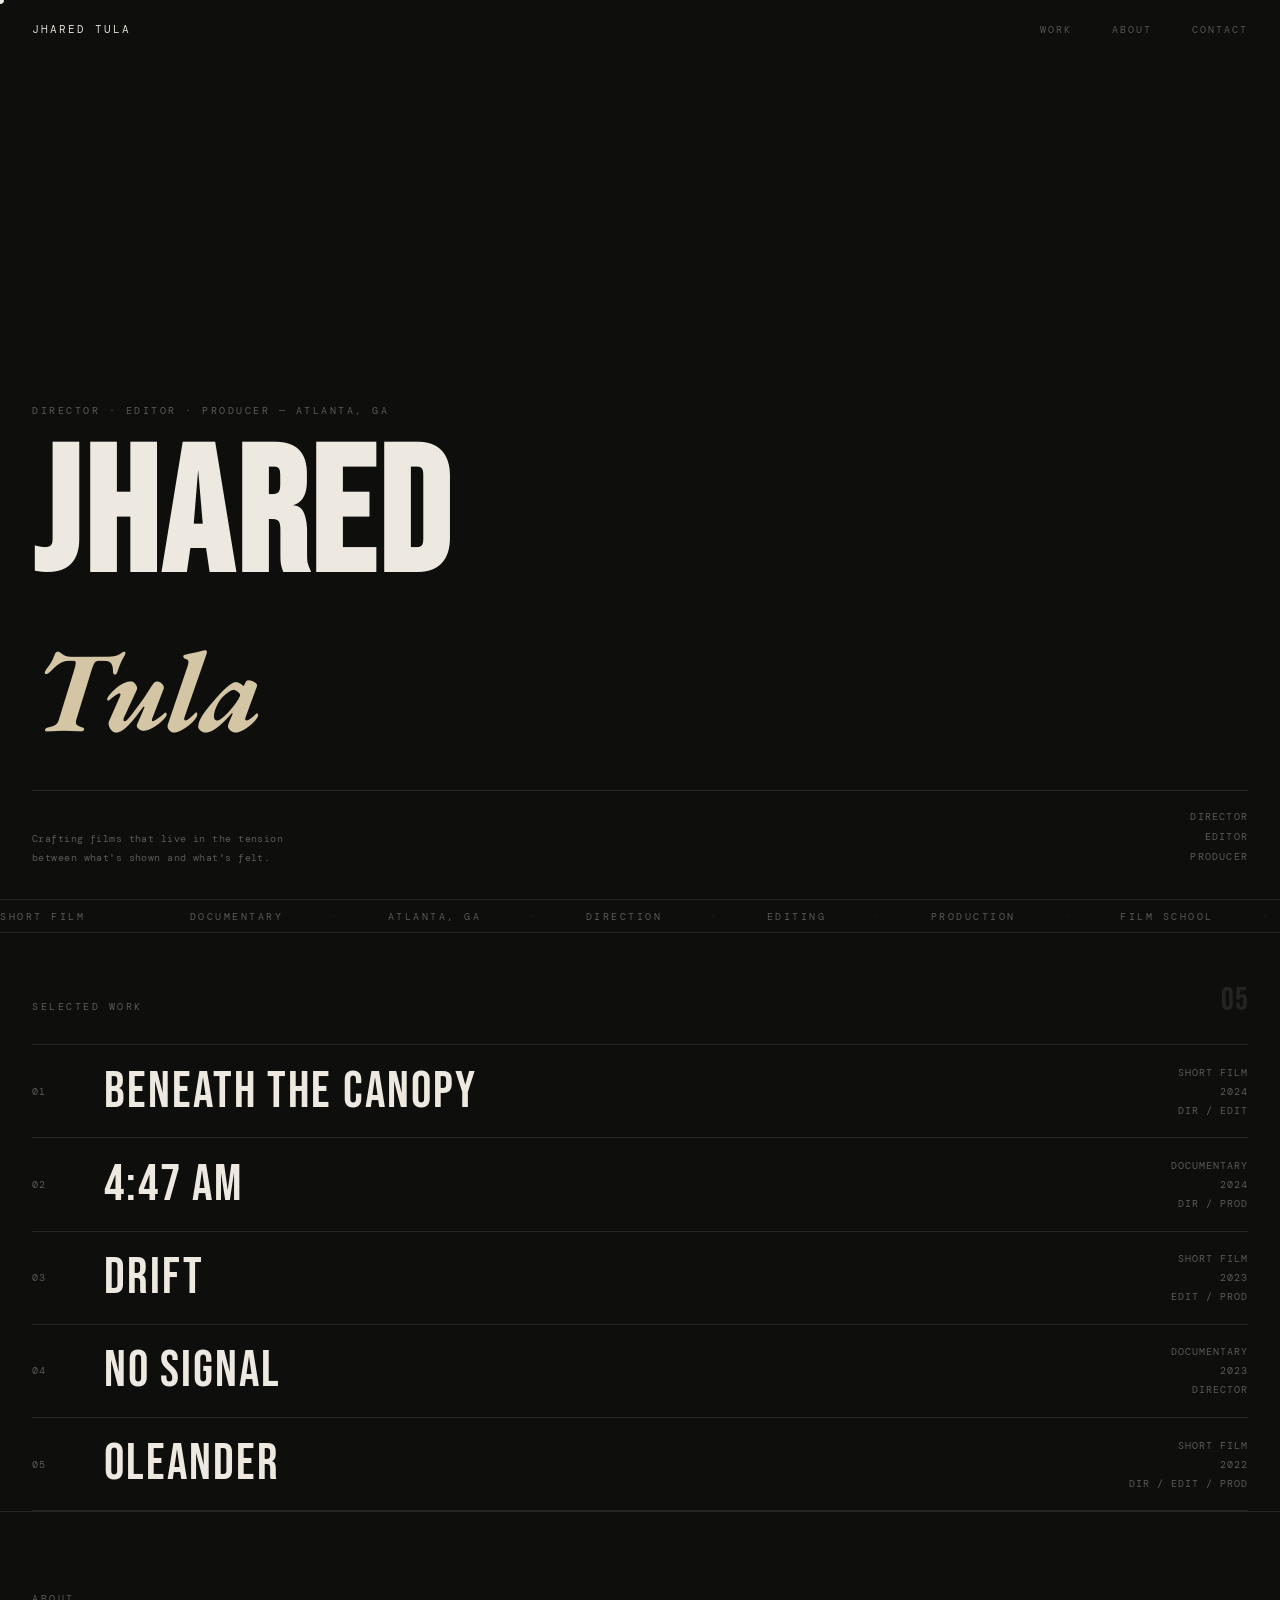
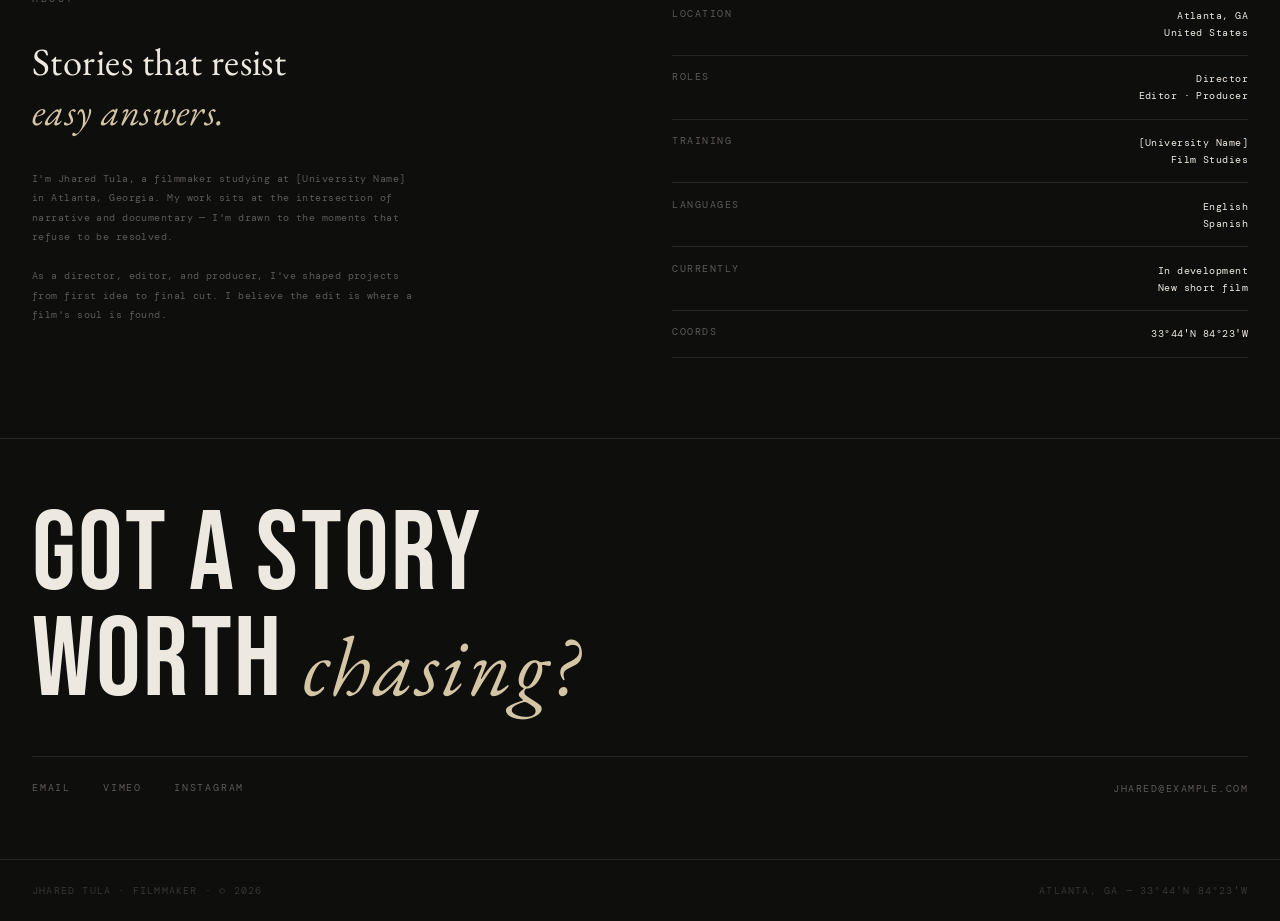
==== index.html @ 52503561 "Arriba Puno" ====
<!DOCTYPE html>
<html lang="en">
<head>
<meta charset="UTF-8">
<meta name="viewport" content="width=device-width, initial-scale=1.0">
<title>Jhared Tula — Filmmaker</title>
<meta name="description" content="Jhared Tula — Director, Editor & Producer based in Atlanta, GA.">
<link rel="preconnect" href="https://fonts.googleapis.com">
<link href="https://fonts.googleapis.com/css2?family=Bebas+Neue&family=EB+Garamond:ital,wght@0,400;1,400&family=DM+Mono:wght@300;400&display=swap" rel="stylesheet">
<style>
  *, *::before, *::after { box-sizing: border-box; margin: 0; padding: 0; }

  :root {
    --bg: #0e0e0d;
    --ink: #ede9e1;
    --dim: rgba(237,233,225,0.35);
    --line: rgba(237,233,225,0.1);
    --hi: #d4c5a4;
    --sans: 'Bebas Neue', sans-serif;
    --serif: 'EB Garamond', Georgia, serif;
    --mono: 'DM Mono', 'Courier New', monospace;
  }

  html { scroll-behavior: smooth; }

  body {
    background: var(--bg);
    color: var(--ink);
    font-family: var(--mono);
    font-size: 11px;
    letter-spacing: .04em;
    overflow-x: hidden;
    cursor: none;
  }

  /* ── CURSOR ── */
  .cursor {
    position: fixed;
    width: 8px;
    height: 8px;
    background: var(--ink);
    border-radius: 50%;
    pointer-events: none;
    z-index: 9999;
    transform: translate(-50%, -50%);
    transition: width .15s, height .15s, background .15s, border .15s;
  }
  .cursor.big {
    width: 52px;
    height: 52px;
    background: transparent;
    border: 1px solid var(--hi);
  }

  /* ── NAV ── */
  nav {
    position: fixed;
    top: 0; left: 0; right: 0;
    z-index: 100;
    display: flex;
    justify-content: space-between;
    align-items: center;
    padding: 1.4rem 2rem;
    mix-blend-mode: difference;
  }
  .nav-name {
    font-family: var(--mono);
    font-size: 11px;
    letter-spacing: .18em;
    text-transform: uppercase;
    color: var(--ink);
    text-decoration: none;
  }
  .nav-links {
    display: flex;
    gap: 2.5rem;
    list-style: none;
  }
  .nav-links a {
    color: var(--dim);
    text-decoration: none;
    font-size: 10px;
    letter-spacing: .2em;
    text-transform: uppercase;
    transition: color .2s;
  }
  .nav-links a:hover { color: var(--ink); }

  /* ── HERO ── */
  .hero {
    height: 100vh;
    display: flex;
    flex-direction: column;
    justify-content: flex-end;
    padding: 2rem;
    position: relative;
    overflow: hidden;
    border-bottom: 1px solid var(--line);
  }
  .hero-bg {
    position: absolute;
    inset: 0;
    background-size: cover;
    background-position: center;
    filter: brightness(.28) saturate(.4);
    transform: scale(1.03);
    transition: background-image 1.2s ease;
  }
  .hero-body { position: relative; z-index: 2; }
  .hero-index {
    font-size: 10px;
    letter-spacing: .25em;
    color: var(--dim);
    margin-bottom: 1.5rem;
    text-transform: uppercase;
  }
  h1.hero-name {
    font-family: var(--sans);
    font-size: clamp(5rem, 14vw, 11rem);
    line-height: .9;
    letter-spacing: .02em;
    color: var(--ink);
    text-transform: uppercase;
  }
  h1.hero-name span {
    font-family: var(--serif);
    font-style: italic;
    font-size: .65em;
    letter-spacing: -.01em;
    color: var(--hi);
    text-transform: none;
  }
  .hero-foot {
    display: flex;
    justify-content: space-between;
    align-items: flex-end;
    margin-top: 2rem;
    padding-top: 1rem;
    border-top: 1px solid var(--line);
  }
  .hero-desc {
    color: var(--dim);
    max-width: 260px;
    line-height: 1.85;
    font-size: 10px;
  }
  .hero-roles {
    text-align: right;
    color: var(--dim);
    font-size: 10px;
    line-height: 2;
    letter-spacing: .12em;
    text-transform: uppercase;
  }

  /* ── MARQUEE ── */
  .marquee-wrap {
    overflow: hidden;
    border-bottom: 1px solid var(--line);
    padding: .6rem 0;
  }
  .marquee-track {
    display: flex;
    gap: 3rem;
    white-space: nowrap;
    animation: marquee 22s linear infinite;
  }
  .marquee-track span {
    font-size: 10px;
    letter-spacing: .25em;
    text-transform: uppercase;
    color: var(--dim);
  }
  .marquee-track span.sep { color: var(--line); }
  @keyframes marquee {
    0%   { transform: translateX(0); }
    100% { transform: translateX(-50%); }
  }

  /* ── WORK LIST ── */
  #work { padding: 0 2rem; }
  .work-header {
    display: flex;
    justify-content: space-between;
    align-items: baseline;
    padding: 3rem 0 1.5rem;
    border-bottom: 1px solid var(--line);
  }
  .work-header-label {
    font-size: 10px;
    letter-spacing: .25em;
    text-transform: uppercase;
    color: var(--dim);
  }
  .work-count {
    font-family: var(--sans);
    font-size: 2rem;
    color: var(--line);
  }

  .work-item {
    position: relative;
    border-bottom: 1px solid var(--line);
    display: grid;
    grid-template-columns: 3rem 1fr auto;
    align-items: center;
    gap: 1.5rem;
    padding: 1.1rem 0;
    cursor: none;
    transition: background .25s;
    text-decoration: none;
  }
  .work-item:hover { background: rgba(237,233,225,.03); }

  .w-num {
    font-size: 10px;
    color: var(--dim);
    letter-spacing: .1em;
  }
  .w-title {
    font-family: var(--sans);
    font-size: clamp(1.8rem, 4vw, 3.2rem);
    letter-spacing: .04em;
    text-transform: uppercase;
    color: var(--ink);
    line-height: 1;
    transition: color .2s, letter-spacing .3s;
  }
  .work-item:hover .w-title {
    color: var(--hi);
    letter-spacing: .08em;
  }
  .w-meta {
    text-align: right;
    color: var(--dim);
    font-size: 10px;
    line-height: 1.9;
    letter-spacing: .1em;
    text-transform: uppercase;
  }

  /* ── HOVER IMAGE PREVIEW ── */
  .w-preview {
    position: fixed;
    width: 280px;
    height: 175px;
    pointer-events: none;
    z-index: 50;
    opacity: 0;
    transform: scale(.92) rotate(-1deg);
    transition: opacity .3s, transform .35s;
    overflow: hidden;
  }
  .w-preview img {
    width: 100%;
    height: 100%;
    object-fit: cover;
    filter: saturate(.55) brightness(.8);
  }

  /* ── ABOUT ── */
  #about {
    padding: 5rem 2rem;
    border-top: 1px solid var(--line);
    display: grid;
    grid-template-columns: 1fr 1fr;
    gap: 4rem;
    align-items: start;
  }
  .about-tag {
    font-size: 10px;
    letter-spacing: .25em;
    text-transform: uppercase;
    color: var(--dim);
    margin-bottom: 2rem;
  }
  .about-statement {
    font-family: var(--serif);
    font-size: clamp(1.6rem, 3vw, 2.4rem);
    line-height: 1.3;
    font-weight: 400;
    color: var(--ink);
    margin-bottom: 2rem;
  }
  .about-statement em { color: var(--hi); }
  .about-body {
    color: var(--dim);
    font-size: 10px;
    line-height: 1.95;
    max-width: 380px;
  }
  .about-row {
    display: flex;
    justify-content: space-between;
    padding: .9rem 0;
    border-bottom: 1px solid var(--line);
    font-size: 10px;
  }
  .about-row-label {
    color: var(--dim);
    letter-spacing: .15em;
    text-transform: uppercase;
  }
  .about-row-val {
    color: var(--ink);
    text-align: right;
    line-height: 1.7;
  }

  /* ── CONTACT ── */
  #contact {
    padding: 4rem 2rem 2rem;
    border-top: 1px solid var(--line);
  }
  .contact-headline {
    font-family: var(--sans);
    font-size: clamp(3rem, 9vw, 7rem);
    line-height: .95;
    text-transform: uppercase;
    letter-spacing: .02em;
    color: var(--ink);
    margin-bottom: 2.5rem;
  }
  .contact-headline em {
    font-family: var(--serif);
    font-style: italic;
    text-transform: none;
    color: var(--hi);
    font-size: .75em;
  }
  .contact-row {
    display: flex;
    justify-content: space-between;
    align-items: flex-end;
    padding-top: 1.5rem;
    border-top: 1px solid var(--line);
  }
  .contact-links {
    display: flex;
    gap: 2rem;
  }
  .contact-links a {
    color: var(--dim);
    text-decoration: none;
    font-size: 10px;
    letter-spacing: .18em;
    text-transform: uppercase;
    transition: color .2s;
    border-bottom: 1px solid transparent;
  }
  .contact-links a:hover {
    color: var(--ink);
    border-bottom-color: var(--line);
  }
  .contact-email {
    color: var(--dim);
    font-size: 10px;
    letter-spacing: .15em;
    text-transform: uppercase;
  }

  /* ── FOOTER ── */
  footer {
    padding: 1.5rem 2rem;
    display: flex;
    justify-content: space-between;
    border-top: 1px solid var(--line);
    margin-top: 2rem;
  }
  footer span {
    color: rgba(237,233,225,.18);
    font-size: 10px;
    letter-spacing: .12em;
    text-transform: uppercase;
  }

  /* ── RESPONSIVE ── */
  @media (max-width: 640px) {
    #about { grid-template-columns: 1fr; gap: 3rem; }
    .hero-foot { flex-direction: column; gap: 1rem; }
    .hero-roles { text-align: left; }
    .contact-row { flex-direction: column; gap: 1.5rem; align-items: flex-start; }
    .work-item { grid-template-columns: 2rem 1fr; }
    .w-meta { display: none; }
    body { cursor: auto; }
    .cursor { display: none; }
  }
</style>
</head>
<body>

<div class="cursor" id="cur"></div>

<!-- NAV -->
<nav>
  <a href="#" class="nav-name">Jhared Tula</a>
  <ul class="nav-links">
    <li><a href="#work">Work</a></li>
    <li><a href="#about">About</a></li>
    <li><a href="#contact">Contact</a></li>
  </ul>
</nav>

<!-- HERO -->
<div class="hero">
  <div class="hero-bg" id="heroBg"></div>
  <div class="hero-body">
    <p class="hero-index">Director · Editor · Producer — Atlanta, GA</p>
    <h1 class="hero-name">Jhared<br><span>Tula</span></h1>
    <div class="hero-foot">
      <p class="hero-desc">Crafting films that live in the tension between what's shown and what's felt.</p>
      <div class="hero-roles">Director<br>Editor<br>Producer</div>
    </div>
  </div>
</div>

<!-- MARQUEE -->
<div class="marquee-wrap">
  <div class="marquee-track">
    <span>Short Film</span><span class="sep"> · </span>
    <span>Documentary</span><span class="sep"> · </span>
    <span>Atlanta, GA</span><span class="sep"> · </span>
    <span>Direction</span><span class="sep"> · </span>
    <span>Editing</span><span class="sep"> · </span>
    <span>Production</span><span class="sep"> · </span>
    <span>Film School</span><span class="sep"> · </span>
    <span>Short Film</span><span class="sep"> · </span>
    <span>Documentary</span><span class="sep"> · </span>
    <span>Atlanta, GA</span><span class="sep"> · </span>
    <span>Direction</span><span class="sep"> · </span>
    <span>Editing</span><span class="sep"> · </span>
    <span>Production</span><span class="sep"> · </span>
    <span>Film School</span><span class="sep"> · </span>
  </div>
</div>

<!-- WORK -->
<div id="work">
  <div class="work-header">
    <span class="work-header-label">Selected Work</span>
    <span class="work-count">05</span>
  </div>

  <!--
    Para cada proyecto:
    - Cambia el texto dentro de .w-title
    - Cambia .w-meta (tipo / año / roles)
    - Cambia data-img con la ruta a tu imagen (ej. "images/proyecto1.jpg")
    - Cambia el href al link de Vimeo o a una página de detalle
  -->

  <a class="work-item" href="#" data-img="images/proyecto1.jpg">
    <span class="w-num">01</span>
    <span class="w-title">Beneath the Canopy</span>
    <span class="w-meta">Short Film<br>2024<br>Dir / Edit</span>
  </a>

  <a class="work-item" href="#" data-img="images/proyecto2.jpg">
    <span class="w-num">02</span>
    <span class="w-title">4:47 AM</span>
    <span class="w-meta">Documentary<br>2024<br>Dir / Prod</span>
  </a>

  <a class="work-item" href="#" data-img="images/proyecto3.jpg">
    <span class="w-num">03</span>
    <span class="w-title">Drift</span>
    <span class="w-meta">Short Film<br>2023<br>Edit / Prod</span>
  </a>

  <a class="work-item" href="#" data-img="images/proyecto4.jpg">
    <span class="w-num">04</span>
    <span class="w-title">No Signal</span>
    <span class="w-meta">Documentary<br>2023<br>Director</span>
  </a>

  <a class="work-item" href="#" data-img="images/proyecto5.jpg">
    <span class="w-num">05</span>
    <span class="w-title">Oleander</span>
    <span class="w-meta">Short Film<br>2022<br>Dir / Edit / Prod</span>
  </a>
</div>

<!-- ABOUT -->
<div id="about">
  <div class="about-left">
    <p class="about-tag">About</p>
    <p class="about-statement">Stories that resist<br><em>easy answers.</em></p>
    <p class="about-body">
      I'm Jhared Tula, a filmmaker studying at [University Name] in Atlanta, Georgia.
      My work sits at the intersection of narrative and documentary — I'm drawn to
      the moments that refuse to be resolved.<br><br>
      As a director, editor, and producer, I've shaped projects from first idea to
      final cut. I believe the edit is where a film's soul is found.
    </p>
  </div>
  <div class="about-right">
    <div class="about-row">
      <span class="about-row-label">Location</span>
      <span class="about-row-val">Atlanta, GA<br>United States</span>
    </div>
    <div class="about-row">
      <span class="about-row-label">Roles</span>
      <span class="about-row-val">Director<br>Editor · Producer</span>
    </div>
    <div class="about-row">
      <span class="about-row-label">Training</span>
      <span class="about-row-val">[University Name]<br>Film Studies</span>
    </div>
    <div class="about-row">
      <span class="about-row-label">Languages</span>
      <span class="about-row-val">English<br>Spanish</span>
    </div>
    <div class="about-row">
      <span class="about-row-label">Currently</span>
      <span class="about-row-val">In development<br>New short film</span>
    </div>
    <div class="about-row">
      <span class="about-row-label">Coords</span>
      <span class="about-row-val">33°44′N 84°23′W</span>
    </div>
  </div>
</div>

<!-- CONTACT -->
<div id="contact">
  <p class="contact-headline">Got a story<br>worth <em>chasing?</em></p>
  <div class="contact-row">
    <div class="contact-links">
      <!-- Cambia el href por el email real, Vimeo e Instagram -->
      <a href="mailto:Jhared@example.com">Email</a>
      <a href="https://vimeo.com/" target="_blank" rel="noopener">Vimeo</a>
      <a href="https://instagram.com/" target="_blank" rel="noopener">Instagram</a>
    </div>
    <span class="contact-email">Jhared@example.com</span>
  </div>
</div>

<footer>
  <span>Jhared Tula · Filmmaker · © 2026</span>
  <span>Atlanta, GA — 33°44′N 84°23′W</span>
</footer>

<!-- FLOATING PREVIEW (sigue al cursor) -->
<div class="w-preview" id="preview">
  <img src="" id="previewImg" alt="">
</div>

<script>
  // ── Cursor personalizado ──
  const cur = document.getElementById('cur');
  const preview = document.getElementById('preview');
  const previewImg = document.getElementById('previewImg');

  document.addEventListener('mousemove', e => {
    cur.style.left = e.clientX + 'px';
    cur.style.top  = e.clientY + 'px';
    preview.style.left = (e.clientX + 24) + 'px';
    preview.style.top  = (e.clientY - 88) + 'px';
  });

  // ── Preview de imagen al hover en proyectos ──
  document.querySelectorAll('.work-item').forEach(item => {
    const img = item.dataset.img;
    item.addEventListener('mouseenter', () => {
      cur.classList.add('big');
      if (img) {
        previewImg.src = img;
        preview.style.opacity = '1';
        preview.style.transform = 'scale(1) rotate(0)';
      }
    });
    item.addEventListener('mouseleave', () => {
      cur.classList.remove('big');
      preview.style.opacity = '0';
      preview.style.transform = 'scale(.92) rotate(-1deg)';
    });
  });

  // ── Hero: rota entre imágenes de fondo ──
  // Reemplaza estas URLs por tus propias imágenes (ej. "images/hero1.jpg")
  const heroBg = document.getElementById('heroBg');
  const heroImgs = [
    'images/hero1.jpg',
    'images/hero2.jpg',
    'images/hero3.jpg',
  ];
  let ci = 0;
  heroBg.style.backgroundImage = `url('${heroImgs[0]}')`;

  setInterval(() => {
    ci = (ci + 1) % heroImgs.length;
    heroBg.style.backgroundImage = `url('${heroImgs[ci]}')`;
  }, 4500);
</script>

</body>
</html>
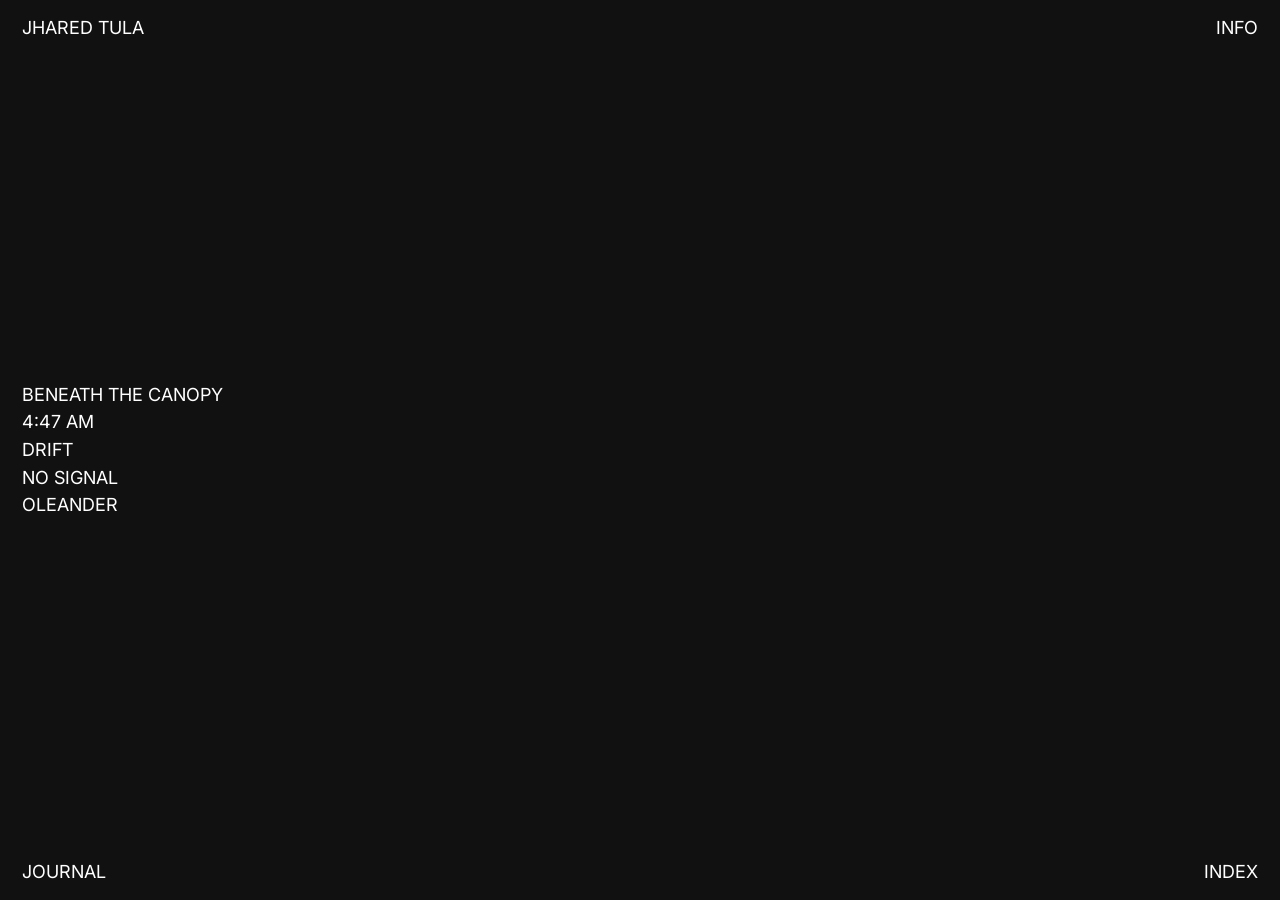
==== commit 7449768b: "Add Portafolio Files" ====
--- a/index.html
+++ b/index.html
@@ -4,593 +4,114 @@
 <meta charset="UTF-8">
 <meta name="viewport" content="width=device-width, initial-scale=1.0">
 <title>Jhared Tula — Filmmaker</title>
-<meta name="description" content="Jhared Tula — Director, Editor & Producer based in Atlanta, GA.">
 <link rel="preconnect" href="https://fonts.googleapis.com">
-<link href="https://fonts.googleapis.com/css2?family=Bebas+Neue&family=EB+Garamond:ital,wght@0,400;1,400&family=DM+Mono:wght@300;400&display=swap" rel="stylesheet">
-<style>
-  *, *::before, *::after { box-sizing: border-box; margin: 0; padding: 0; }
-
-  :root {
-    --bg: #0e0e0d;
-    --ink: #ede9e1;
-    --dim: rgba(237,233,225,0.35);
-    --line: rgba(237,233,225,0.1);
-    --hi: #d4c5a4;
-    --sans: 'Bebas Neue', sans-serif;
-    --serif: 'EB Garamond', Georgia, serif;
-    --mono: 'DM Mono', 'Courier New', monospace;
-  }
-
-  html { scroll-behavior: smooth; }
-
-  body {
-    background: var(--bg);
-    color: var(--ink);
-    font-family: var(--mono);
-    font-size: 11px;
-    letter-spacing: .04em;
-    overflow-x: hidden;
-    cursor: none;
-  }
-
-  /* ── CURSOR ── */
-  .cursor {
-    position: fixed;
-    width: 8px;
-    height: 8px;
-    background: var(--ink);
-    border-radius: 50%;
-    pointer-events: none;
-    z-index: 9999;
-    transform: translate(-50%, -50%);
-    transition: width .15s, height .15s, background .15s, border .15s;
-  }
-  .cursor.big {
-    width: 52px;
-    height: 52px;
-    background: transparent;
-    border: 1px solid var(--hi);
-  }
-
-  /* ── NAV ── */
-  nav {
-    position: fixed;
-    top: 0; left: 0; right: 0;
-    z-index: 100;
-    display: flex;
-    justify-content: space-between;
-    align-items: center;
-    padding: 1.4rem 2rem;
-    mix-blend-mode: difference;
-  }
-  .nav-name {
-    font-family: var(--mono);
-    font-size: 11px;
-    letter-spacing: .18em;
-    text-transform: uppercase;
-    color: var(--ink);
-    text-decoration: none;
-  }
-  .nav-links {
-    display: flex;
-    gap: 2.5rem;
-    list-style: none;
-  }
-  .nav-links a {
-    color: var(--dim);
-    text-decoration: none;
-    font-size: 10px;
-    letter-spacing: .2em;
-    text-transform: uppercase;
-    transition: color .2s;
-  }
-  .nav-links a:hover { color: var(--ink); }
-
-  /* ── HERO ── */
-  .hero {
-    height: 100vh;
-    display: flex;
-    flex-direction: column;
-    justify-content: flex-end;
-    padding: 2rem;
-    position: relative;
-    overflow: hidden;
-    border-bottom: 1px solid var(--line);
-  }
-  .hero-bg {
-    position: absolute;
-    inset: 0;
-    background-size: cover;
-    background-position: center;
-    filter: brightness(.28) saturate(.4);
-    transform: scale(1.03);
-    transition: background-image 1.2s ease;
-  }
-  .hero-body { position: relative; z-index: 2; }
-  .hero-index {
-    font-size: 10px;
-    letter-spacing: .25em;
-    color: var(--dim);
-    margin-bottom: 1.5rem;
-    text-transform: uppercase;
-  }
-  h1.hero-name {
-    font-family: var(--sans);
-    font-size: clamp(5rem, 14vw, 11rem);
-    line-height: .9;
-    letter-spacing: .02em;
-    color: var(--ink);
-    text-transform: uppercase;
-  }
-  h1.hero-name span {
-    font-family: var(--serif);
-    font-style: italic;
-    font-size: .65em;
-    letter-spacing: -.01em;
-    color: var(--hi);
-    text-transform: none;
-  }
-  .hero-foot {
-    display: flex;
-    justify-content: space-between;
-    align-items: flex-end;
-    margin-top: 2rem;
-    padding-top: 1rem;
-    border-top: 1px solid var(--line);
-  }
-  .hero-desc {
-    color: var(--dim);
-    max-width: 260px;
-    line-height: 1.85;
-    font-size: 10px;
-  }
-  .hero-roles {
-    text-align: right;
-    color: var(--dim);
-    font-size: 10px;
-    line-height: 2;
-    letter-spacing: .12em;
-    text-transform: uppercase;
-  }
-
-  /* ── MARQUEE ── */
-  .marquee-wrap {
-    overflow: hidden;
-    border-bottom: 1px solid var(--line);
-    padding: .6rem 0;
-  }
-  .marquee-track {
-    display: flex;
-    gap: 3rem;
-    white-space: nowrap;
-    animation: marquee 22s linear infinite;
-  }
-  .marquee-track span {
-    font-size: 10px;
-    letter-spacing: .25em;
-    text-transform: uppercase;
-    color: var(--dim);
-  }
-  .marquee-track span.sep { color: var(--line); }
-  @keyframes marquee {
-    0%   { transform: translateX(0); }
-    100% { transform: translateX(-50%); }
-  }
-
-  /* ── WORK LIST ── */
-  #work { padding: 0 2rem; }
-  .work-header {
-    display: flex;
-    justify-content: space-between;
-    align-items: baseline;
-    padding: 3rem 0 1.5rem;
-    border-bottom: 1px solid var(--line);
-  }
-  .work-header-label {
-    font-size: 10px;
-    letter-spacing: .25em;
-    text-transform: uppercase;
-    color: var(--dim);
-  }
-  .work-count {
-    font-family: var(--sans);
-    font-size: 2rem;
-    color: var(--line);
-  }
-
-  .work-item {
-    position: relative;
-    border-bottom: 1px solid var(--line);
-    display: grid;
-    grid-template-columns: 3rem 1fr auto;
-    align-items: center;
-    gap: 1.5rem;
-    padding: 1.1rem 0;
-    cursor: none;
-    transition: background .25s;
-    text-decoration: none;
-  }
-  .work-item:hover { background: rgba(237,233,225,.03); }
-
-  .w-num {
-    font-size: 10px;
-    color: var(--dim);
-    letter-spacing: .1em;
-  }
-  .w-title {
-    font-family: var(--sans);
-    font-size: clamp(1.8rem, 4vw, 3.2rem);
-    letter-spacing: .04em;
-    text-transform: uppercase;
-    color: var(--ink);
-    line-height: 1;
-    transition: color .2s, letter-spacing .3s;
-  }
-  .work-item:hover .w-title {
-    color: var(--hi);
-    letter-spacing: .08em;
-  }
-  .w-meta {
-    text-align: right;
-    color: var(--dim);
-    font-size: 10px;
-    line-height: 1.9;
-    letter-spacing: .1em;
-    text-transform: uppercase;
-  }
-
-  /* ── HOVER IMAGE PREVIEW ── */
-  .w-preview {
-    position: fixed;
-    width: 280px;
-    height: 175px;
-    pointer-events: none;
-    z-index: 50;
-    opacity: 0;
-    transform: scale(.92) rotate(-1deg);
-    transition: opacity .3s, transform .35s;
-    overflow: hidden;
-  }
-  .w-preview img {
-    width: 100%;
-    height: 100%;
-    object-fit: cover;
-    filter: saturate(.55) brightness(.8);
-  }
-
-  /* ── ABOUT ── */
-  #about {
-    padding: 5rem 2rem;
-    border-top: 1px solid var(--line);
-    display: grid;
-    grid-template-columns: 1fr 1fr;
-    gap: 4rem;
-    align-items: start;
-  }
-  .about-tag {
-    font-size: 10px;
-    letter-spacing: .25em;
-    text-transform: uppercase;
-    color: var(--dim);
-    margin-bottom: 2rem;
-  }
-  .about-statement {
-    font-family: var(--serif);
-    font-size: clamp(1.6rem, 3vw, 2.4rem);
-    line-height: 1.3;
-    font-weight: 400;
-    color: var(--ink);
-    margin-bottom: 2rem;
-  }
-  .about-statement em { color: var(--hi); }
-  .about-body {
-    color: var(--dim);
-    font-size: 10px;
-    line-height: 1.95;
-    max-width: 380px;
-  }
-  .about-row {
-    display: flex;
-    justify-content: space-between;
-    padding: .9rem 0;
-    border-bottom: 1px solid var(--line);
-    font-size: 10px;
-  }
-  .about-row-label {
-    color: var(--dim);
-    letter-spacing: .15em;
-    text-transform: uppercase;
-  }
-  .about-row-val {
-    color: var(--ink);
-    text-align: right;
-    line-height: 1.7;
-  }
-
-  /* ── CONTACT ── */
-  #contact {
-    padding: 4rem 2rem 2rem;
-    border-top: 1px solid var(--line);
-  }
-  .contact-headline {
-    font-family: var(--sans);
-    font-size: clamp(3rem, 9vw, 7rem);
-    line-height: .95;
-    text-transform: uppercase;
-    letter-spacing: .02em;
-    color: var(--ink);
-    margin-bottom: 2.5rem;
-  }
-  .contact-headline em {
-    font-family: var(--serif);
-    font-style: italic;
-    text-transform: none;
-    color: var(--hi);
-    font-size: .75em;
-  }
-  .contact-row {
-    display: flex;
-    justify-content: space-between;
-    align-items: flex-end;
-    padding-top: 1.5rem;
-    border-top: 1px solid var(--line);
-  }
-  .contact-links {
-    display: flex;
-    gap: 2rem;
-  }
-  .contact-links a {
-    color: var(--dim);
-    text-decoration: none;
-    font-size: 10px;
-    letter-spacing: .18em;
-    text-transform: uppercase;
-    transition: color .2s;
-    border-bottom: 1px solid transparent;
-  }
-  .contact-links a:hover {
-    color: var(--ink);
-    border-bottom-color: var(--line);
-  }
-  .contact-email {
-    color: var(--dim);
-    font-size: 10px;
-    letter-spacing: .15em;
-    text-transform: uppercase;
-  }
-
-  /* ── FOOTER ── */
-  footer {
-    padding: 1.5rem 2rem;
-    display: flex;
-    justify-content: space-between;
-    border-top: 1px solid var(--line);
-    margin-top: 2rem;
-  }
-  footer span {
-    color: rgba(237,233,225,.18);
-    font-size: 10px;
-    letter-spacing: .12em;
-    text-transform: uppercase;
-  }
-
-  /* ── RESPONSIVE ── */
-  @media (max-width: 640px) {
-    #about { grid-template-columns: 1fr; gap: 3rem; }
-    .hero-foot { flex-direction: column; gap: 1rem; }
-    .hero-roles { text-align: left; }
-    .contact-row { flex-direction: column; gap: 1.5rem; align-items: flex-start; }
-    .work-item { grid-template-columns: 2rem 1fr; }
-    .w-meta { display: none; }
-    body { cursor: auto; }
-    .cursor { display: none; }
-  }
-</style>
+<link href="https://fonts.googleapis.com/css2?family=Inter:wght@300;400&display=swap" rel="stylesheet">
+<link rel="stylesheet" href="index.css">
 </head>
 <body>
 
-<div class="cursor" id="cur"></div>
+<div class="cur" id="cur"></div>
+
+<video class="bg-video active" id="vid-0"
+    src="assets/videos/project1/lopp1.1.mp4"
+    autoplay muted loop playsinline
+    poster="./assets/images/The_Bluebelles.png">
+  </video>
+<!-- ═══════════════════════════════════════════
+  VIDEOS DE FONDO
+  - Agrega un <video> por cada proyecto
+  - src: ruta a tu archivo .mp4
+  - poster: frame estático de fallback (.jpg)
+  - El primero tiene class "active" → se ve al cargar
+═══════════════════════════════════════════ -->
+<div class="bg-videos">
+
+  <video class="bg-video active" id="vid-0"
+    src="assets/videos/project1/lopp1.1.mp4"
+    autoplay muted loop playsinline
+    poster="assets/images/poster1.jpg">
+  </video>
+
+  <video class="bg-video" id="vid-1"
+    src="assets/videos/project2/clip.mp4"
+    autoplay muted loop playsinline
+    poster="assets/images/poster2.jpg">
+  </video>
+
+  <video class="bg-video" id="vid-2"
+    src="assets/videos/project3/clip.mp4"
+    autoplay muted loop playsinline
+    poster="assets/images/poster3.jpg">
+  </video>
+
+  <video class="bg-video" id="vid-3"
+    src="assets/videos/project4/clip.mp4"
+    autoplay muted loop playsinline
+    poster="assets/images/poster4.jpg">
+  </video>
+
+  <video class="bg-video" id="vid-4"
+    src="assets/videos/project5/clip.mp4"
+    autoplay muted loop playsinline
+    poster="assets/images/poster5.jpg">
+  </video>
+
+</div>
 
 <!-- NAV -->
 <nav>
-  <a href="#" class="nav-name">Jhared Tula</a>
-  <ul class="nav-links">
-    <li><a href="#work">Work</a></li>
-    <li><a href="#about">About</a></li>
-    <li><a href="#contact">Contact</a></li>
-  </ul>
+  <a class="nav-tl" href="index.html">Jhared Tula</a>
+  <a class="nav-tr" href="sections/info.html">Info</a>
+  <a class="nav-bl" href="sections/journal.html">Journal</a>
+  <a class="nav-br" href="sections/index2.html">Index</a>
 </nav>
 
-<!-- HERO -->
-<div class="hero">
-  <div class="hero-bg" id="heroBg"></div>
-  <div class="hero-body">
-    <p class="hero-index">Director · Editor · Producer — Atlanta, GA</p>
-    <h1 class="hero-name">Jhared<br><span>Tula</span></h1>
-    <div class="hero-foot">
-      <p class="hero-desc">Crafting films that live in the tension between what's shown and what's felt.</p>
-      <div class="hero-roles">Director<br>Editor<br>Producer</div>
-    </div>
+<!-- PROJECT LIST -->
+<!--
+  Para agregar un proyecto:
+  1. Agrega un <video> arriba con el nuevo src
+  2. Copia una línea .proj-link
+  3. Cambia el texto y el data-vid al índice del video (0, 1, 2...)
+  4. Cambia href al link de Vimeo
+-->
+<main class="projects-wrap">
+  <div class="projects">
+    <a class="proj-link" href="#" data-vid="0">Beneath the Canopy</a>
+    <a class="proj-link" href="#" data-vid="1">4:47 AM</a>
+    <a class="proj-link" href="#" data-vid="2">Drift</a>
+    <a class="proj-link" href="#" data-vid="3">No Signal</a>
+    <a class="proj-link" href="#" data-vid="4">Oleander</a>
   </div>
-</div>
-
-<!-- MARQUEE -->
-<div class="marquee-wrap">
-  <div class="marquee-track">
-    <span>Short Film</span><span class="sep"> · </span>
-    <span>Documentary</span><span class="sep"> · </span>
-    <span>Atlanta, GA</span><span class="sep"> · </span>
-    <span>Direction</span><span class="sep"> · </span>
-    <span>Editing</span><span class="sep"> · </span>
-    <span>Production</span><span class="sep"> · </span>
-    <span>Film School</span><span class="sep"> · </span>
-    <span>Short Film</span><span class="sep"> · </span>
-    <span>Documentary</span><span class="sep"> · </span>
-    <span>Atlanta, GA</span><span class="sep"> · </span>
-    <span>Direction</span><span class="sep"> · </span>
-    <span>Editing</span><span class="sep"> · </span>
-    <span>Production</span><span class="sep"> · </span>
-    <span>Film School</span><span class="sep"> · </span>
-  </div>
-</div>
-
-<!-- WORK -->
-<div id="work">
-  <div class="work-header">
-    <span class="work-header-label">Selected Work</span>
-    <span class="work-count">05</span>
-  </div>
-
-  <!--
-    Para cada proyecto:
-    - Cambia el texto dentro de .w-title
-    - Cambia .w-meta (tipo / año / roles)
-    - Cambia data-img con la ruta a tu imagen (ej. "images/proyecto1.jpg")
-    - Cambia el href al link de Vimeo o a una página de detalle
-  -->
-
-  <a class="work-item" href="#" data-img="images/proyecto1.jpg">
-    <span class="w-num">01</span>
-    <span class="w-title">Beneath the Canopy</span>
-    <span class="w-meta">Short Film<br>2024<br>Dir / Edit</span>
-  </a>
-
-  <a class="work-item" href="#" data-img="images/proyecto2.jpg">
-    <span class="w-num">02</span>
-    <span class="w-title">4:47 AM</span>
-    <span class="w-meta">Documentary<br>2024<br>Dir / Prod</span>
-  </a>
-
-  <a class="work-item" href="#" data-img="images/proyecto3.jpg">
-    <span class="w-num">03</span>
-    <span class="w-title">Drift</span>
-    <span class="w-meta">Short Film<br>2023<br>Edit / Prod</span>
-  </a>
-
-  <a class="work-item" href="#" data-img="images/proyecto4.jpg">
-    <span class="w-num">04</span>
-    <span class="w-title">No Signal</span>
-    <span class="w-meta">Documentary<br>2023<br>Director</span>
-  </a>
-
-  <a class="work-item" href="#" data-img="images/proyecto5.jpg">
-    <span class="w-num">05</span>
-    <span class="w-title">Oleander</span>
-    <span class="w-meta">Short Film<br>2022<br>Dir / Edit / Prod</span>
-  </a>
-</div>
-
-<!-- ABOUT -->
-<div id="about">
-  <div class="about-left">
-    <p class="about-tag">About</p>
-    <p class="about-statement">Stories that resist<br><em>easy answers.</em></p>
-    <p class="about-body">
-      I'm Jhared Tula, a filmmaker studying at [University Name] in Atlanta, Georgia.
-      My work sits at the intersection of narrative and documentary — I'm drawn to
-      the moments that refuse to be resolved.<br><br>
-      As a director, editor, and producer, I've shaped projects from first idea to
-      final cut. I believe the edit is where a film's soul is found.
-    </p>
-  </div>
-  <div class="about-right">
-    <div class="about-row">
-      <span class="about-row-label">Location</span>
-      <span class="about-row-val">Atlanta, GA<br>United States</span>
-    </div>
-    <div class="about-row">
-      <span class="about-row-label">Roles</span>
-      <span class="about-row-val">Director<br>Editor · Producer</span>
-    </div>
-    <div class="about-row">
-      <span class="about-row-label">Training</span>
-      <span class="about-row-val">[University Name]<br>Film Studies</span>
-    </div>
-    <div class="about-row">
-      <span class="about-row-label">Languages</span>
-      <span class="about-row-val">English<br>Spanish</span>
-    </div>
-    <div class="about-row">
-      <span class="about-row-label">Currently</span>
-      <span class="about-row-val">In development<br>New short film</span>
-    </div>
-    <div class="about-row">
-      <span class="about-row-label">Coords</span>
-      <span class="about-row-val">33°44′N 84°23′W</span>
-    </div>
-  </div>
-</div>
-
-<!-- CONTACT -->
-<div id="contact">
-  <p class="contact-headline">Got a story<br>worth <em>chasing?</em></p>
-  <div class="contact-row">
-    <div class="contact-links">
-      <!-- Cambia el href por el email real, Vimeo e Instagram -->
-      <a href="mailto:Jhared@example.com">Email</a>
-      <a href="https://vimeo.com/" target="_blank" rel="noopener">Vimeo</a>
-      <a href="https://instagram.com/" target="_blank" rel="noopener">Instagram</a>
-    </div>
-    <span class="contact-email">Jhared@example.com</span>
-  </div>
-</div>
-
-<footer>
-  <span>Jhared Tula · Filmmaker · © 2026</span>
-  <span>Atlanta, GA — 33°44′N 84°23′W</span>
-</footer>
-
-<!-- FLOATING PREVIEW (sigue al cursor) -->
-<div class="w-preview" id="preview">
-  <img src="" id="previewImg" alt="">
-</div>
+</main>
 
 <script>
-  // ── Cursor personalizado ──
-  const cur = document.getElementById('cur');
-  const preview = document.getElementById('preview');
-  const previewImg = document.getElementById('previewImg');
+  // Cursor
+ const cur = document.getElementById('cur');
 
-  document.addEventListener('mousemove', e => {
-    cur.style.left = e.clientX + 'px';
-    cur.style.top  = e.clientY + 'px';
-    preview.style.left = (e.clientX + 24) + 'px';
-    preview.style.top  = (e.clientY - 88) + 'px';
-  });
+// oculto hasta que el mouse se mueva
+cur.style.opacity = '0';
 
-  // ── Preview de imagen al hover en proyectos ──
-  document.querySelectorAll('.work-item').forEach(item => {
-    const img = item.dataset.img;
-    item.addEventListener('mouseenter', () => {
-      cur.classList.add('big');
-      if (img) {
-        previewImg.src = img;
-        preview.style.opacity = '1';
-        preview.style.transform = 'scale(1) rotate(0)';
-      }
-    });
-    item.addEventListener('mouseleave', () => {
-      cur.classList.remove('big');
-      preview.style.opacity = '0';
-      preview.style.transform = 'scale(.92) rotate(-1deg)';
+document.addEventListener('mousemove', e => {
+  cur.style.opacity = '1';
+  cur.style.left = e.clientX + 'px';
+  cur.style.top  = e.clientY + 'px';
+});
+  // Video switcher
+  const videos = document.querySelectorAll('.bg-video');
+  let active = 0;
+
+  function showVideo(i) {
+    if (i === active) return;
+    videos[active].classList.remove('active');
+    videos[i].classList.add('active');
+    active = i;
+  }
+
+  document.querySelectorAll('.proj-link').forEach(link => {
+    link.addEventListener('mouseenter', () => {
+      showVideo(parseInt(link.dataset.vid));
     });
   });
-
-  // ── Hero: rota entre imágenes de fondo ──
-  // Reemplaza estas URLs por tus propias imágenes (ej. "images/hero1.jpg")
-  const heroBg = document.getElementById('heroBg');
-  const heroImgs = [
-    'images/hero1.jpg',
-    'images/hero2.jpg',
-    'images/hero3.jpg',
-  ];
-  let ci = 0;
-  heroBg.style.backgroundImage = `url('${heroImgs[0]}')`;
-
-  setInterval(() => {
-    ci = (ci + 1) % heroImgs.length;
-    heroBg.style.backgroundImage = `url('${heroImgs[ci]}')`;
-  }, 4500);
 </script>
 
 </body>
--- a/index.css
+++ b/index.css
@@ -0,0 +1,190 @@
+/* ═══════════════════════════════════════════
+   GLOBAL — compartido por todas las páginas
+   ═══════════════════════════════════════════ */
+
+*, *::before, *::after { box-sizing: border-box; margin: 0; padding: 0; }
+
+:root {
+  --bg:      #111111;
+  --ink:     #ffffff;
+  --dim:     rgba(255,255,255,0.32);
+  --line:    rgba(255,255,255,0.1);
+  --font:    'Inter', Arial, sans-serif;
+  --nav-size: 18px;
+  --body-size: 16px;
+}
+
+html, body { width: 100%; height: 100%; overflow: hidden; }
+
+body {
+  background: var(--bg);
+  color: var(--ink);
+  font-family: var(--font);
+  font-weight: 400;
+  font-size: var(--body-size);
+  cursor: none;
+}
+
+/* ── CURSOR ── */
+.cur {
+  position: fixed;
+  width: 6px; height: 6px;
+  background: #fff;
+  border-radius: 50%;
+  pointer-events: none;
+  z-index: 9999;
+  opacity: 0;
+  transition: opacity .2s;
+  transform: translate(-50%, -50%);
+}
+
+/* ── NAV: 4 esquinas ── */
+nav {
+  position: fixed;
+  inset: 0;
+  z-index: 10;
+  pointer-events: none;
+}
+
+nav a {
+  position: absolute;
+  font-size: var(--nav-size);
+  font-family: var(--font);
+  font-weight: 400;
+  letter-spacing: 0em;
+  text-transform: uppercase;
+  color: #ffffff;
+  text-decoration: none;
+  pointer-events: all;
+  transition: color .2s;
+  padding: 1.2rem 1.4rem;
+  line-height: 1;
+  cursor: none;
+}
+nav a:hover { color: rgba(255,255,255,0.55); }
+
+.nav-tl { top: 0; left: 0; }
+.nav-tr { top: 0; right: 0; }
+.nav-bl { bottom: 0; left: 0; }
+.nav-br { bottom: 0; right: 0; }
+
+/* ── VIDEO BACKGROUNDS ── */
+.bg-videos {
+  position: fixed;
+  inset: 0;
+  z-index: 0;
+}
+
+.bg-video {
+  position: absolute;
+  inset: 0;
+  width: 100%; height: 100%;
+  object-fit: cover;
+  filter: brightness(.5) saturate(.3);
+  opacity: 0;
+  transition: opacity .5s ease;
+}
+
+.bg-video.active { opacity: 1; }
+
+/* ── STATIC BG IMAGE ── */
+.bg-static {
+  position: fixed;
+  inset: 0;
+  z-index: 0;
+  background-size: cover;
+  background-position: center;
+  filter: brightness(.35) saturate(.25);
+}
+
+/* ── PROJECT LIST (index.html) ── */
+main.projects-wrap {
+  position: fixed;
+  inset: 0;
+  z-index: 5;
+  display: flex;
+  align-items: center;
+  padding: 0 1.4rem;
+}
+
+.projects {
+  display: flex;
+  flex-direction: column;
+  gap: 0;
+}
+
+.proj-link {
+  font-size: 18px;
+  font-family: var(--font);
+  font-weight: 400;
+  letter-spacing: 0em;
+  text-transform: uppercase;
+  color: #ffffff;
+  text-decoration: none;
+  line-height: 1;
+  padding: .3rem 0;
+  display: block;
+  transition: color .15s;
+  cursor: none;
+  width: fit-content;
+}
+
+.projects:hover .proj-link { color: rgba(255,255,255,0.28); }
+.projects:hover .proj-link:hover { color: #fff; }
+
+/* ── PAGE CONTENT ── */
+.page-content {
+  position: fixed;
+  inset: 0;
+  z-index: 5;
+  display: flex;
+  flex-direction: column;
+  justify-content: center;
+  padding: 3.5rem 1.4rem;
+}
+
+/* ── JOURNAL PAGE ── */
+.journal-list {
+  display: flex;
+  flex-direction: column;
+  gap: 0;
+  max-width: 600px;
+}
+
+.journal-entry {
+  display: flex;
+  justify-content: space-between;
+  align-items: baseline;
+  padding: .6rem 0;
+  border-bottom: 1px solid var(--line);
+  gap: 2rem;
+  cursor: none;
+}
+
+.journal-title {
+  font-size: 16px;
+  color: #fff;
+  text-decoration: none;
+  transition: color .15s;
+}
+.journal-title:hover { color: var(--dim); }
+
+.journal-date {
+  font-size: 16px;
+  color: var(--dim);
+  white-space: nowrap;
+}
+
+.page-label {
+  font-size: 16px;
+  color: var(--dim);
+  margin-bottom: 2rem;
+  text-transform: uppercase;
+}
+
+/* ── MOBILE ── */
+@media (max-width: 600px) {
+  body { cursor: auto; }
+  .cur { display: none; }
+  html, body { overflow-y: auto; }
+}
